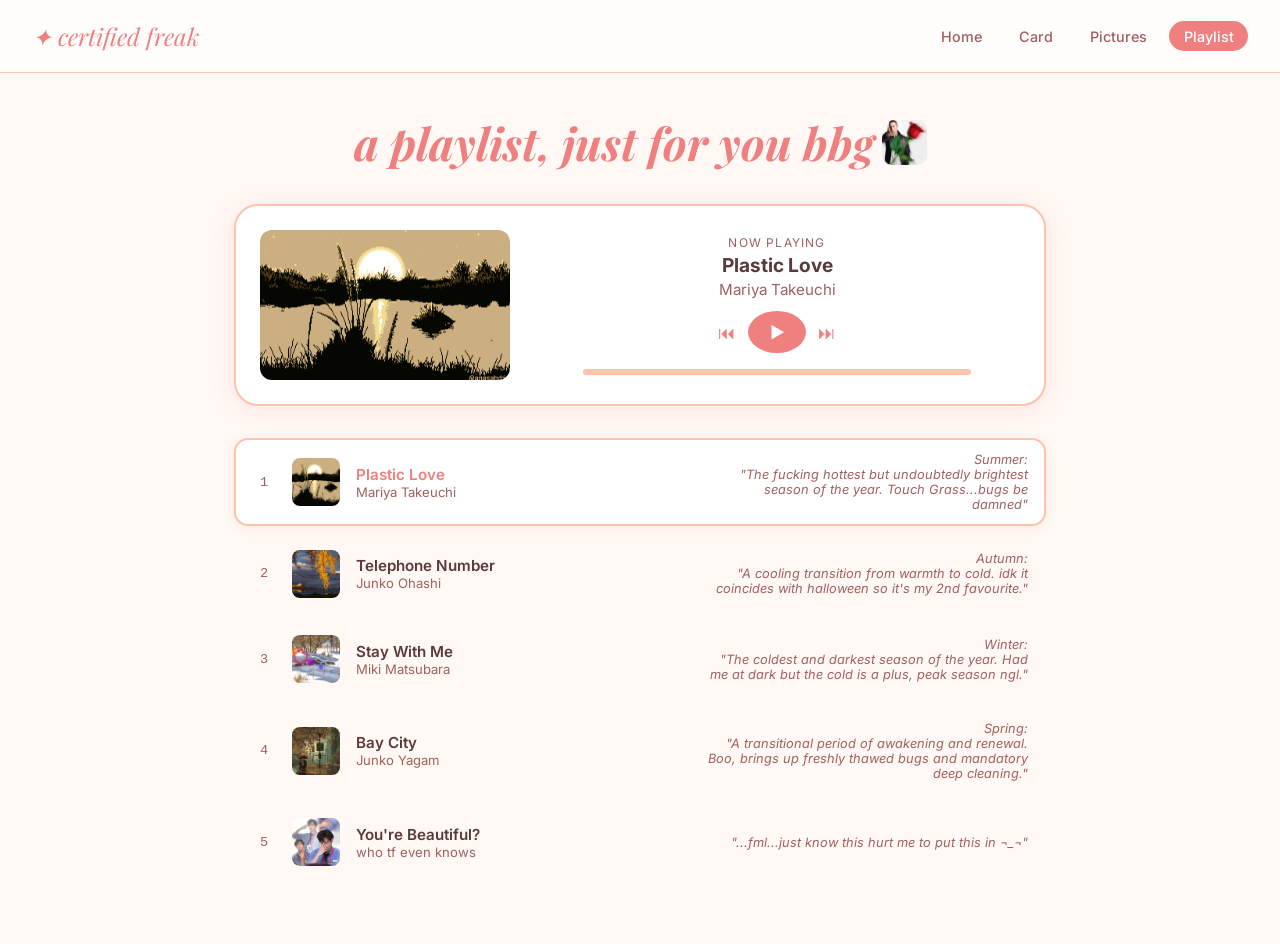
==== playlist.html @ 1d6ae466 "here ya go bich" ====
<!DOCTYPE html>
<html lang="en">
<head>
  <meta charset="UTF-8" />
  <meta name="viewport" content="width=device-width, initial-scale=1.0" />
  <title>Playlist</title>
  <link rel="stylesheet" href="style.css" />
</head>
<body>

  <nav>
    <span class="brand">✦ certified freak</span>
    <ul>
      <li><a href="home.html">Home</a></li>
      <li><a href="card.html">Card</a></li>
      <li><a href="pictures.html">Pictures</a></li>
      <li><a href="playlist.html" class="active">Playlist</a></li>
    </ul>
  </nav>

  <div class="playlist-wrap">
    <h1>a playlist, just for you bbg 
      <img src="playlist/here.jpg" alt="" class="title-icon">
    </h1>

    <div class="now-playing">
      <img id="current-cover" src="playlist/song1.gif" alt="Now playing cover">
      <div class="info">
        <div class="label">Now Playing</div>
        <div id="current-title" class="title">Plastic Love</div>
        <div id="current-artist" class="artist">Mariya Takeuchi</div>
        <div class="controls">
          <button id="prev" class="ctrl-btn">⏮</button>
          <button id="play" class="play-btn">▶</button>
          <button id="next" class="ctrl-btn">⏭</button>
        </div>
        <div class="progress-bar">
          <div id="progress" class="fill"></div>
        </div>
      </div>
    </div>

    <video id="audio" style="display:none;"></video>

    <div class="song-list">
      <div class="song-row active" data-index="0">
        <span class="num">1</span>
        <img src="playlist/song1.gif" alt="Song 1" />
        <div class="meta">
          <div class="song-title active-title">Plastic Love</div>
          <div class="song-artist">Mariya Takeuchi</div>
        </div>
        <span class="desc">
          Summer:<br>
          "The fucking hottest but undoubtedly brightest season of the year. 
          Touch Grass...bugs be damned"
        </span>
      </div>

      <div class="song-row" data-index="1">
        <span class="num">2</span>
        <img src="playlist/song2.gif" alt="Song 2" />
        <div class="meta">
          <div class="song-title">Telephone Number</div>
          <div class="song-artist">Junko Ohashi</div>
        </div>
        <span class="desc">
          Autumn:<br>
          "A cooling transition from warmth to cold. idk it coincides with 
          halloween so it's my 2nd favourite."
        </span>
      </div>

      <div class="song-row" data-index="2">
        <span class="num">3</span>
        <img src="playlist/song4.gif" alt="Song 3" />
        <div class="meta">
          <div class="song-title">Stay With Me</div>
          <div class="song-artist">Miki Matsubara</div>
        </div>
        <span class="desc">
          Winter:<br>
          "The coldest and darkest season of the year. Had me at dark but the 
          cold is a plus, peak season ngl."
        </span>
      </div>

      <div class="song-row" data-index="3">
        <span class="num">4</span>
        <img src="playlist/song3.gif" alt="Song 4" />
        <div class="meta">
          <div class="song-title">Bay City</div>
          <div class="song-artist">Junko Yagam</div>
        </div>
        <span class="desc">
          Spring:<br>
          "A transitional period of awakening and renewal. Boo, brings up freshly thawed bugs and 
          mandatory deep cleaning."
        </span>
      </div>

      <div class="song-row" data-index="4">
        <span class="num">5</span>
        <img src="playlist/song5.jpg" alt="Song 5" />
        <div class="meta">
          <div class="song-title">You're Beautiful?</div>
          <div class="song-artist">who tf even knows</div>
        </div>
        <span class="desc">
          "...fml...just know this hurt me to put this in ¬_¬"
        </span>
      </div>

    </div>
  </div>
  <script src="script.js"></script>
</body>
</html>
---- style.css ----
/* ── Google Fonts ── */
@import url('https://fonts.googleapis.com/css2?family=Cinzel:wght@400;700&family=Playfair+Display:ital,wght@0,400;0,700;1,400&family=Inter:wght@400;500;600&display=swap');

/* ── Reset & Base ── */
*, *::before, *::after { box-sizing: border-box; margin: 0; padding: 0; }

:root {
  --coral:   #f08080;
  --rose:    #f57063;
  --peach:   #f8ad9d;
  --blush:   #fbc4ab;
  --cream:   #ffdab9;
  --bg:      #fff8f4;
  --text:    #5a3a3a;
  --muted:   #a06060;
  --white:   #ffffff;
  --radius:  14px;
}

html, body {
  height: 100%;
  font-family: 'Inter', sans-serif;
  background: var(--bg);
  color: var(--text);
}

/* nav */
nav {
  position: sticky;
  top: 0;
  z-index: 100;
  background: rgba(255,255,255,0.75);
  backdrop-filter: blur(10px);
  border-bottom: 1px solid var(--blush);
  padding: 1.25rem 2rem;
  display: flex;
  align-items: center;
  justify-content: space-between;
}
nav .brand {
  font-family: 'Playfair Display', serif;
  font-style: italic;
  color: var(--coral);
  font-size: 1.5rem;
}
nav ul {
  list-style: none;
  display: flex;
  gap: 0.5rem;
}
nav ul a {
  display: flex;
  align-items: center;
  gap: 0.35rem;
  padding: 0.4rem 0.9rem;
  border-radius: 999px;
  text-decoration: none;
  font-size: 0.9rem;
  font-weight: 500;
  color: var(--muted);
  transition: background 0.2s, color 0.2s;
}
nav ul a:hover { background: rgba(251,196,171,0.3); }
nav ul a.active { background: var(--coral); color: var(--white); }

/* full screen */
.page {
  min-height: 100vh;
  display: flex;
  flex-direction: column;
  align-items: center;
  justify-content: center;
  padding: 2rem;
  text-align: center;
}

/* gaatekeeper screens */
.screen { display: none; }
.screen.active { 
  display: flex; 
  flex-direction: column; 
  align-items: center; 
  justify-content: center; 
  gap: 1.5rem; 
  min-height: 100vh; 
  padding: 2rem; 
  text-align: center; 
}
.screen h1 {
  font-family: 'Cinzel', serif;
  font-size: clamp(2rem, 6vw, 3.5rem);
  color: var(--coral);
  line-height: 1.3;
}
.screen p {
  font-family: 'Playfair Display', serif;
  font-size: clamp(1rem, 2.5vw, 1.3rem);
  color: var(--text);
  max-width: 600px;
  line-height: 1.8;
}
.screen .italic { font-style: italic; color: var(--muted); font-size: 1rem; }
.btn-row { display: flex; gap: 1rem; flex-wrap: wrap; justify-content: center; margin-top: 0.5rem; }
.gradient-text {
  background: linear-gradient(90deg, #d4a373, #faedcd, #ccd5ae, #d4a373);
  -webkit-background-clip: text;
  -webkit-text-fill-color: transparent;
  font-weight: 700;
}

/* buttons */
button, .btn {
  font-family: 'Inter', sans-serif;
  font-size: 1rem;
  font-weight: 500;
  border: none;
  border-radius: 999px;
  padding: 0.65rem 1.8rem;
  cursor: pointer;
  transition: transform 0.15s, opacity 0.15s;
  text-decoration: none;
  display: inline-block;
}
button:hover, .btn:hover { transform: translateY(-2px); opacity: 0.92; }
.btn-primary { background: var(--coral); color: var(--white); }
.btn-outline { background: transparent; color: var(--coral); border: 2px solid var(--coral); }

/* Nay page */
#screen-nay {
  position: relative;
  overflow:hidden;
}
#gif-container {
  position:absolute;
  inset:0;
  pointer-events:none;
}
#gif-container img {
  position:absolute;
  width:220px;
  max-width:35vw;
  border-radius:var(--radius);
  opacity:0;
  transform:scale(.8);
  transition:
    opacity .4s ease,
    transform .4s ease;
  box-shadow:
    0 8px 30px rgba(240,128,128,.2);
}
#gif-container img.visible {
  opacity:1;
  transform:scale(1);
  animation:float 2s ease-in-out infinite;
}
@keyframes float {
  50% {
    translate:0 -15px;
  }
}
.nay-content {
  position:relative;
  z-index:2;

  display: flex;
  flex-direction: column;
  align-items: center;
  gap: 1.5rem;
}

/* wrong person page */
#screen-wrong {
  position: relative;
}
.wrong-image {
  margin-bottom: -1rem;
}
.wrong-image img {
  width: 380px;
  max-width: 130vw;
  border-radius: var(--radius);
  box-shadow:
    0 8px 30px rgba(240,128,128,.2);
}

/* quiz page */
#screen-quiz {
  position:relative;
  overflow:hidden;
} 
#quiz-content {
  position:relative;
  z-index:5;

  display:flex;
  flex-direction:column;
  align-items:center;
  gap:1rem;
}
#quiz-main,
#hint-prompt,
#hint-content {
  display: flex;
  flex-direction: column;
  align-items: center;
  justify-content: center;
  gap: 1.5rem;
}
.meme-image {
  width:250px;
  max-width:70vw;
  border-radius:14px;
}
#meme-answer {
  padding:0.75rem 1rem;
  border-radius:999px;
  border:2px solid var(--blush);
  font-size:1rem;
  text-align:center;
}
#quiz-pictures {
  position:absolute;
  inset:0;
  pointer-events:none;
}
.quiz-sus {
  position:absolute;
  width:120px;
  max-width:20vw;
  border-radius:12px;
  opacity:0;
  transform:
  scale(.5)
  translateY(30px);
  transition:
  opacity .5s ease,
  transform .5s ease;
  box-shadow: 0 8px 30px rgba(240,128,128,.25);
  animation: quizFloat 3s ease-in-out infinite;
}
.quiz-sus.show {
  opacity:1;
  transform:
  scale(1)
  translateY(0);
}
@keyframes quizFloat {
  50% {
    margin-top:-15px;
  }
}

/* home */
.birthday-home-bg {
  position: relative;
  min-height: calc(100vh - 60px);
  display: flex;
  align-items: center;
  justify-content: center;
  overflow: hidden;
}
.birthday-home-bg .bg-gif {
  position: absolute; inset: 0;
  width: 100%; height: 100%;
  object-fit: contain;
  opacity: 1;
  pointer-events: none;
}
.birthday-home-content {
  position: relative;
  z-index: 1;
  text-align: center;
  padding: 2rem;
}
.birthday-home-content h1 {
  font-family: 'Playfair Display', serif;
  font-size: clamp(3rem, 10vw, 6rem);
  color: var(--coral);
  font-weight: 700;
}
.birthday-home-content .tagline {
  margin-top: 1.5rem;
  background: rgba(255,255,255,0.7);
  backdrop-filter: blur(8px);
  border-radius: 1.5rem;
  padding: 1.5rem 2.5rem;
  font-family: 'Playfair Display', serif;
  font-style: italic;
  font-size: clamp(1.1rem, 3vw, 1.6rem);
  color: var(--text);
}

/* letter */
.letter-wrap {
  position: relative;
  min-height: calc(100vh - 60px);
  display: flex;
  align-items: center;
  justify-content: center;
  padding: 2rem 1.5rem;
  overflow: hidden;
  background: #fcf8f2;
}
/* background image */
.letter-wrap::before {
  content: "";
  position: absolute;
  inset: 0;
  background-image: url("background/card.gif");
  background-size: contain;
  background-position: center;
  background-repeat: no-repeat;
  opacity: 1;
  pointer-events: none;
}
.letter-paper {
  /* background: #fffdfa; */
  background: rgba(255, 253, 250, 0.25);
  backdrop-filter: blur(8px);
  max-width: 680px;
  width: 100%;
  padding: 4rem 3.5rem;
  border-radius: 4px;
  box-shadow: 0 4px 40px rgba(0,0,0,0.08);
  position: relative;
  z-index: 1;
}
.letter-paper::before, .letter-paper::after {
  content: '✿';
  position: absolute;
  color: var(--rose);
  opacity: 0.4;
  font-size: 2rem;
}
.letter-paper::before { top: 1rem; left: 1.2rem; }
.letter-paper::after  { bottom: 1rem; right: 1.2rem; }
.letter-paper p {
  font-family: 'Playfair Display', serif;
  font-style: italic;
  font-size: 1.1rem;
  line-height: 2;
  color: var(#865858);
  margin-bottom: 1.5rem;
}
.letter-paper .salutation { font-size: 1.4rem; font-weight: 700; }
.letter-paper .sign-off { text-align: right; margin-top: 2.5rem; }
.letter-paper .sign-off p { font-size: 1.2rem; }
.letter-paper .sign-off .name { font-size: 1.5rem; font-weight: 700; }

/* pictures */
.pictures-wrap {
  padding: 2.5rem 1.5rem 4rem;
  max-width: 1100px;
  margin: 0 auto;
}
.pictures-wrap h1 {
  font-family: 'Playfair Display', serif;
  font-style: italic;
  color: var(--coral);
  font-size: clamp(1.8rem, 5vw, 2.8rem);
  text-align: center;
  margin-bottom: 2rem;
}
.pictures-wrap .italic { 
  font-style: italic; 
  text-align: center; 
  color:var(--muted); 
  font-size: 1rem; 
  margin-bottom: 2rem;
}
.gallery {
  columns: 1;
  gap: 1rem;
}
@media (min-width: 500px)  { .gallery { columns: 2; } }
@media (min-width: 800px)  { .gallery { columns: 3; } }
@media (min-width: 1100px) { .gallery { columns: 4; } }
.gallery-item {
  break-inside: avoid;
  margin-bottom: 1rem;
  border-radius: var(--radius);
  overflow: hidden;
  border: 4px solid var(--white);
  box-shadow: 0 4px 16px rgba(240,128,128,0.12);
  background: var(--white);
  transition: transform 0.2s;
}
.gallery-item:hover { transform: translateY(-4px); }
.gallery-item img { width: 100%; height: auto; display: block; }

/* playlist */
.playlist-wrap {
  padding: 2.5rem 1.5rem 4rem;
  max-width: 860px;
  margin: 0 auto;
}
.playlist-wrap h1 {
  font-family: 'Playfair Display', serif;
  font-style: italic;
  color: var(--coral);
  font-size: clamp(1.8rem, 5vw, 2.8rem);
  text-align: center;
  margin-bottom: 2rem;

  display: flex;
  align-items: center;
  justify-content: center;
  gap: 0.5rem;
}
.title-icon {
  width: 45px;
  height: 45px;
  object-fit: cover;

  border-radius: 10px;
  vertical-align: middle;
}
.now-playing {
  background: var(--white);
  border-radius: 1.5rem;
  padding: 1.5rem;
  display: flex;
  gap: 1.5rem;
  align-items: center;
  box-shadow: 0 4px 24px rgba(240,128,128,0.15);
  margin-bottom: 2rem;
  border: 2px solid var(--blush);
}
.now-playing img {
  width: 250px; height: 150px;
  border-radius: 12px;
  object-fit: cover;
  flex-shrink: 0;
}
.now-playing .info {
  flex:1;
  display:flex;
  flex-direction:column;
  align-items:center;
  justify-content:center;
  text-align:center;
}
.now-playing .label { font-size: 0.75rem; color: var(--muted); text-transform: uppercase; letter-spacing: 0.1em; }
.now-playing .title { font-weight: 700; font-size: 1.2rem; color: var(--text); margin: 0.2rem 0; }
.now-playing .artist { font-size: 0.95rem; color: var(--muted); }
.now-playing .controls { display: flex; align-items: center; gap: 0.75rem; color: var(--coral); margin-top: 0.75rem; }
.now-playing .play-btn { width: 42px; height: 42px; border-radius: 50%; background: var(--coral); color: var(--white); border: none; display: flex; align-items: center; justify-content: center; cursor: pointer; font-size: 1rem; }
.now-playing .ctrl-btn { background: none; border: none; color: var(--coral); font-size: 1.1rem; cursor: pointer; padding: 0; }
.progress-bar {
  width:80%;
  height:6px;
  background:var(--blush);
  border-radius:999px;
  margin-top:1rem;
  overflow:hidden;
}
.progress-bar .fill { height: 100%; width: 3%; background: var(--coral); border-radius: 2px; }

.song-list { display: flex; flex-direction: column; gap: 0.6rem; }
.song-row {
  display: flex;
  align-items: center;
  gap: 1rem;
  padding: 0.75rem 1rem;
  border-radius: var(--radius);
  border: 2px solid transparent;
  background: transparent;
  transition: background 0.2s, border-color 0.2s;
  cursor: default;
}
.song-row:hover { background: var(--white); border-color: var(--blush); }
.song-row.active { background: var(--white); border-color: var(--blush); box-shadow: 0 2px 12px rgba(240,128,128,0.1); }
.song-row .num { width: 1.5rem; text-align: center; font-size: 0.85rem; color: var(--muted); font-family: monospace; }
.song-row img { width: 48px; height: 48px; border-radius: 8px; object-fit: cover; flex-shrink: 0; }
.song-row .meta { flex: 1; text-align: left; }
.song-row .meta .song-title { font-weight: 600; font-size: 0.95rem; }
.song-row .meta .song-title.active-title { color: var(--coral); }
.song-row .meta .song-artist { font-size: 0.82rem; color: var(--muted); }
.song-row .desc { font-size: 0.8rem; color: var(--muted); font-style: italic; max-width: 320px; text-align: right; display: none; }
@media (min-width: 600px) { .song-row .desc { display: block; } }
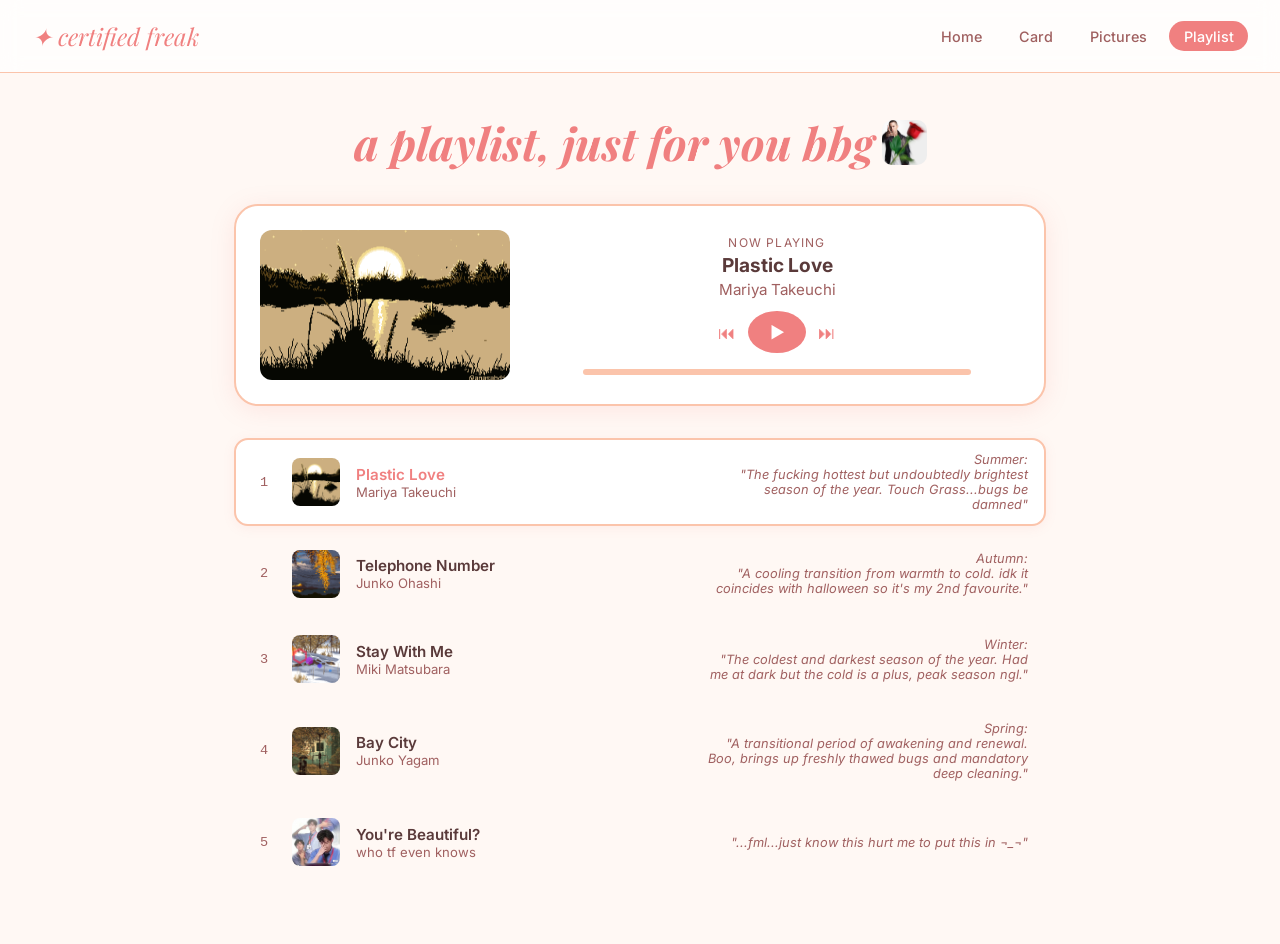
==== commit 04aff94e: "issues" ====
--- a/playlist.html
+++ b/playlist.html
@@ -73,7 +73,7 @@
 
       <div class="song-row" data-index="2">
         <span class="num">3</span>
-        <img src="playlist/song4.gif" alt="Song 3" />
+        <img src="playlist/song3.gif" alt="Song 3" />
         <div class="meta">
           <div class="song-title">Stay With Me</div>
           <div class="song-artist">Miki Matsubara</div>
@@ -87,7 +87,7 @@
 
       <div class="song-row" data-index="3">
         <span class="num">4</span>
-        <img src="playlist/song3.gif" alt="Song 4" />
+        <img src="playlist/song4.gif" alt="Song 4" />
         <div class="meta">
           <div class="song-title">Bay City</div>
           <div class="song-artist">Junko Yagam</div>
